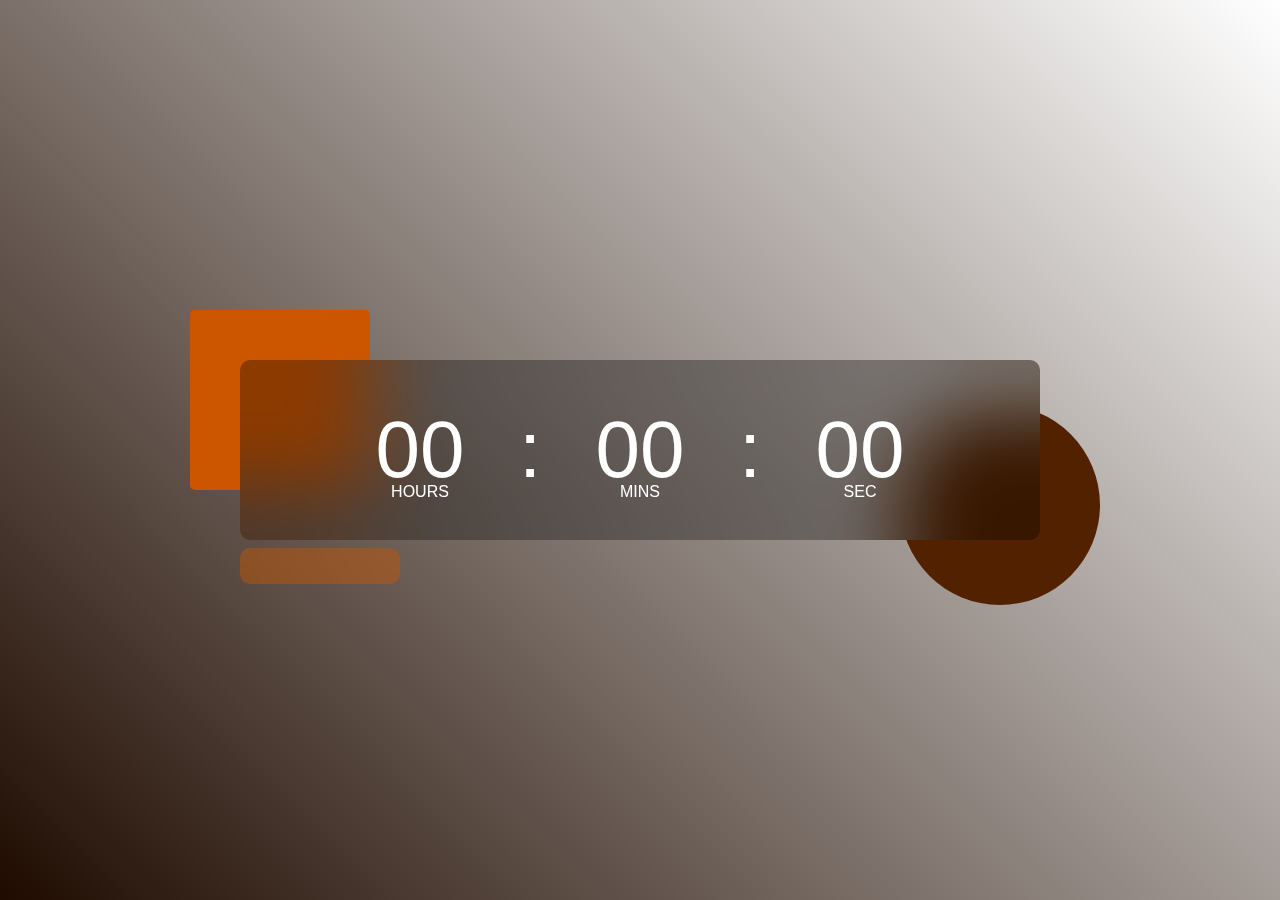
==== digital-clock/index.html @ fd492424 "Initial Work" ====
<!DOCTYPE html>
<html lang="en">
<head>
    <meta charset="UTF-8">
    <meta name="viewport" content="width=device-width, initial-scale=1.0">
    <title>Digital Clock</title>
    <link rel="stylesheet" href="style.css">
    <link rel="shortcut icon" href="./New Bitmap Image.bmp" type="image/x-icon">
</head>
<body>
    <div class="hero">
        <div class="container">
            <div class="clock">
                <span id="hrs">00</span>
                <span>:</span>
                <span id="min">00</span>
                <span>:</span>
                <span id="sec">00</span>
            </div>
            <div class="date">
                <span id="date"></span>
                <span class="space"></span>
                <span id="month"></span>
                <span class="space"></span>
                <span id="year"></span>
            </div>
            <div class="day">
                <span id="day"></span>
            </div>
        </div>
    </div>

    <script>
        let hrs = document.getElementById("hrs");
        let min = document.getElementById("min");
        let sec = document.getElementById("sec");
        let date = document.getElementById("date");
        let month = document.getElementById("month")
        let year = document.getElementById("year");
        let day = document.getElementById("day");

        let daysOfWeek = ['Sunday', 'Monday', 'Tuesday', 'Wednesday', 'Thursday', 'Friday', 'Saturday'];
        let monthsOfYear = ['January', 'February', 'March', 'April', 'May', 'June', 'July', 'August', 'September', 'October', 'November', 'December'];
        
        setInterval(() => {
            let currentTime = new Date();
            
            hrs.innerHTML = (currentTime.getHours()<10?"0":"") + currentTime.getHours();
            min.innerHTML = (currentTime.getMinutes()<10?"0":"") + currentTime.getMinutes();
            sec.innerHTML = (currentTime.getSeconds()<10?"0":"") + currentTime.getSeconds();
            date.innerHTML = currentTime.getDate();
            month.innerHTML = monthsOfYear[currentTime.getMonth()];
            year.innerHTML = currentTime.getFullYear();
            day.innerHTML = daysOfWeek[currentTime.getDay()];

        }, 1000);
    
    </script>

</body>
</html>
---- digital-clock/style.css ----
* {
    margin: 0;
    padding: 0;
    font-family: 'Poppins',  sans-serif;
    box-sizing: border-box;
}
.hero {
    width: 100%;
    min-height: 100vh;
    background: linear-gradient(45deg, #1f0b00, #ffffff);
    color: #fff;
    position: relative;
}
.container {
    width: 800px;
    height: 180px;
    position: absolute;
    top: 50%;
    left: 50%;
    transform: translate(-50%, -50%);
}
.container::before {
    content: '';
    width: 180px;
    height: 180px;
    background: #cc5500;
    border-radius: 5px;
    position: absolute;
    left: -50px;
    top: -50px;
    z-index: -1;
}
.container::after {
    content: '';
    width: 200px;
    height: 200px;
    background: #522200;
    border-radius: 50%;
    position: absolute;
    right: -60px;
    bottom: -65px;
    z-index: -1;
}
.clock {
    width: 100%;
    height: 100%;
    background: #00000050;
    border-radius: 10px;
    display: flex;
    align-items: center;
    justify-content: center;
    backdrop-filter: blur(40px);
}
.clock span {
    font-size: 80px;
    width: 110px;
    display: inline-block;
    text-align: center;
    position: relative;
}
.clock span::after {
    font-size: 16px;
    position: absolute;
    bottom: -5px;
    left: 50%;
    transform: translateX(-50%);
}
#hrs::after {
    content: 'HOURS';
}
#min::after {
    content: 'MINS';
}
#sec::after {
    content: 'SEC';
}
.date {
    margin-top: 8px;
    width: 30%;
    height: 30%;
    background: #5222004f;
    border-radius: 10px;
    display: flex;
    align-items: center;
    justify-content: center;
    backdrop-filter: blur(10px);
    display: none;
}
.date span {
    font-size: 24px;
    display: inline-block;
    text-align: center;
    position: relative;
}
.space {
    width: 15px;
}
.day {
    margin-top: 8px;
    width: 20%;
    height: 20%;
    background: #cc550071;
    border-radius: 10px;
    display: flex;
    align-items: center;
    justify-content: center;
    backdrop-filter: blur(10px);
}
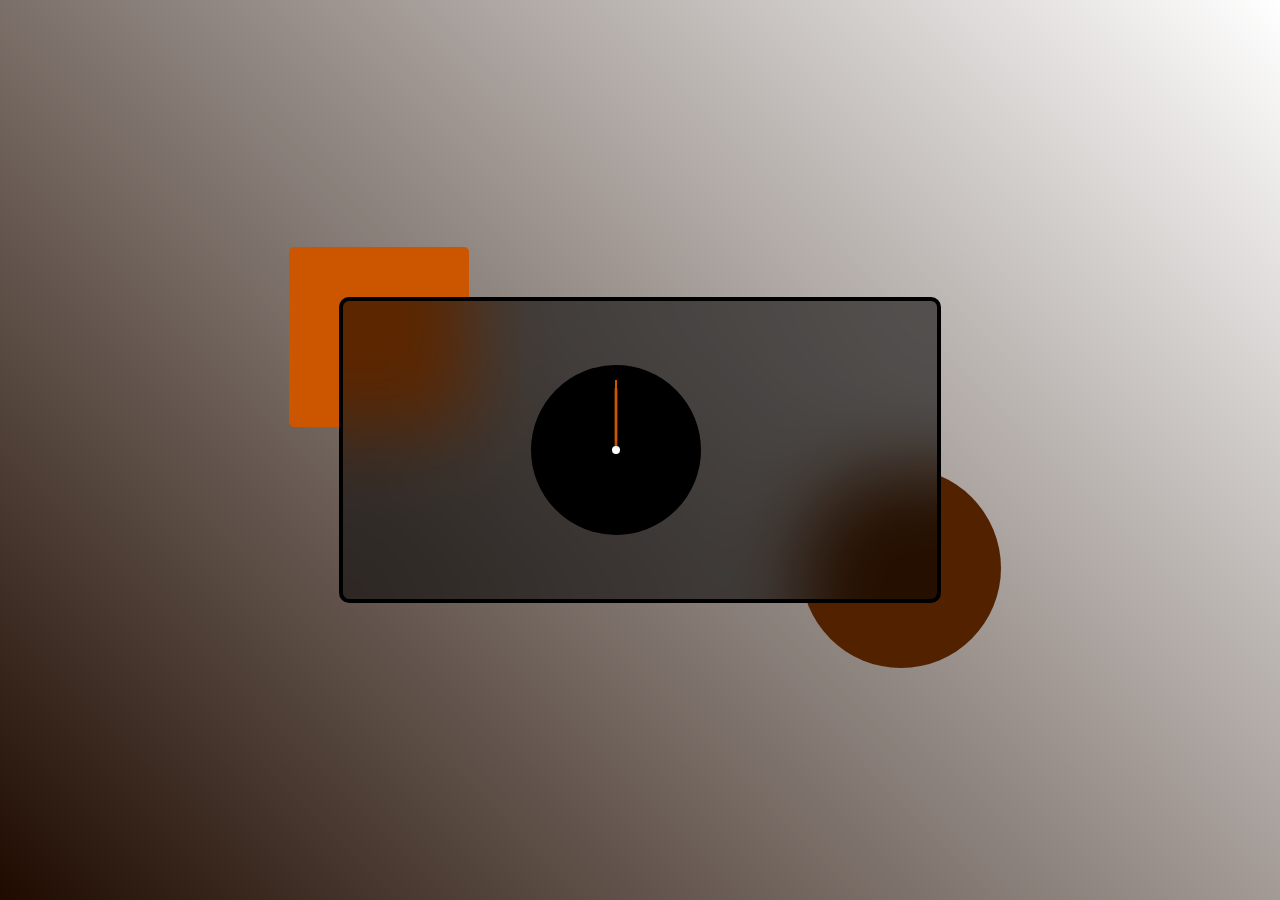
==== commit 8ab0d4ed: "Update Project Responsiveness" ====
--- a/digital-clock/index.html
+++ b/digital-clock/index.html
@@ -5,53 +5,105 @@
     <meta name="viewport" content="width=device-width, initial-scale=1.0">
     <title>Digital Clock</title>
     <link rel="stylesheet" href="style.css">
-    <link rel="shortcut icon" href="./New Bitmap Image.bmp" type="image/x-icon">
 </head>
 <body>
     <div class="hero">
         <div class="container">
             <div class="clock">
-                <span id="hrs">00</span>
-                <span>:</span>
-                <span id="min">00</span>
-                <span>:</span>
-                <span id="sec">00</span>
-            </div>
-            <div class="date">
-                <span id="date"></span>
-                <span class="space"></span>
-                <span id="month"></span>
-                <span class="space"></span>
-                <span id="year"></span>
-            </div>
-            <div class="day">
-                <span id="day"></span>
+                <div class="analogue__clock">
+                    <div class="clock__face"></div>
+                    <div class="analogue__hour-arm" id="clock-hour"></div>
+                    <div class="analogue__minutes-arm" id="clock-minutes"></div>
+                    <div class="analogue__seconds-arm" id="clock-seconds"></div>
+                </div>
+    
+                <div>
+                    <div class="digital__clock">
+                        <span class="digital__clock-hour" id="digital-hour"></span>
+                        <span class="digital__clock-minutes" id="digital-minutes"></span>
+                        <span class="digital__clock-seconds" id="digital-seconds"></span>
+                        <span class="digital__clock-ampm" id="digital-ampm"></span>
+                    </div>
+    
+                    <div class="clock__date">
+                        <div>
+                            <span class="clock__day" id="date-day"></span>
+                            <span class="clock__month" id="date-month"></span>
+                            <span class="clock__year" id="date-year"></span>
+                        </div>
+    
+                        <span class="clock__day-week" id="date-day-week"></span>
+                    </div>
+                </div>
             </div>
         </div>
     </div>
 
     <script>
-        let hrs = document.getElementById("hrs");
-        let min = document.getElementById("min");
-        let sec = document.getElementById("sec");
-        let date = document.getElementById("date");
-        let month = document.getElementById("month")
-        let year = document.getElementById("year");
-        let day = document.getElementById("day");
-
-        let daysOfWeek = ['Sunday', 'Monday', 'Tuesday', 'Wednesday', 'Thursday', 'Friday', 'Saturday'];
-        let monthsOfYear = ['January', 'February', 'March', 'April', 'May', 'June', 'July', 'August', 'September', 'October', 'November', 'December'];
-        
         setInterval(() => {
             let currentTime = new Date();
+            let analogue__hour = document.getElementById("clock-hour");
+            let analogue__minutes = document.getElementById("clock-minutes");
+            let analogue__seconds = document.getElementById("clock-seconds");
+
+            let h = currentTime.getHours() / 12 * 360;
+            let m = currentTime.getMinutes() / 60 * 360;
+            let s = currentTime.getSeconds() / 60 *360;
+
+            let hh = currentTime.getHours();
+            let mm = currentTime.getMinutes();
+            let ss = currentTime.getSeconds();
+
+            let hrs = document.getElementById("digital-hour");
+            let min = document.getElementById("digital-minutes");
+            let sec = document.getElementById("digital-seconds");
+            let date = document.getElementById("date-day");
+            let month = document.getElementById("date-month")
+            let year = document.getElementById("date-year");
+            let day = document.getElementById("date-day-week");
+
+            let daysOfWeek = ['Sunday', 'Monday', 'Tuesday', 'Wednesday', 'Thursday', 'Friday', 'Saturday'];
+            let monthsOfYear = ['January', 'February', 'March', 'April', 'May', 'June', 'July', 'August', 'September', 'October', 'November', 'December'];
+
+            let digital__AmPm = document.getElementById('digital-ampm');
+
+            analogue__hour.style.transform = `rotateZ(${h + m / 12}deg)`
+            analogue__hour.style.transition = '2s'
+            analogue__minutes.style.transform = `rotateZ(${m}deg)`
+            analogue__minutes.style.transition = '1s'
+            analogue__seconds.style.transform = `rotateZ(${s}deg)`
             
             hrs.innerHTML = (currentTime.getHours()<10?"0":"") + currentTime.getHours();
+
             min.innerHTML = (currentTime.getMinutes()<10?"0":"") + currentTime.getMinutes();
+
             sec.innerHTML = (currentTime.getSeconds()<10?"0":"") + currentTime.getSeconds();
+
             date.innerHTML = currentTime.getDate();
             month.innerHTML = monthsOfYear[currentTime.getMonth()];
             year.innerHTML = currentTime.getFullYear();
+
             day.innerHTML = daysOfWeek[currentTime.getDay()];
+
+            if(hh >= 12){
+                hh = hh - 12
+                ampm = 'PM'
+            } else{
+                ampm = 'AM'
+            }
+
+            digital__AmPm.innerHTML = ampm
+            
+            if(hh == 0){hh = 12}
+
+            if(hh < 10){hh = `0${hh}`}
+            hrs.innerHTML = `${hh}:`
+
+            if(mm < 10){mm = `0${mm}`}
+            min.innerHTML = `${mm}:`
+
+            if(ss < 10){ss = `0${ss}`}
+            sec.innerHTML = ss
 
         }, 1000);
     
--- a/digital-clock/style.css
+++ b/digital-clock/style.css
@@ -1,19 +1,25 @@
+@import url("https://fonts.googleapis.com/css2?family=Syne:wght@400;500;600&display=swap");
+
 * {
     margin: 0;
     padding: 0;
-    font-family: 'Poppins',  sans-serif;
     box-sizing: border-box;
 }
-.hero {
-    width: 100%;
-    min-height: 100vh;
+
+body {
+    font-family: 'Syne',  sans-serif;
     background: linear-gradient(45deg, #1f0b00, #ffffff);
     color: #fff;
-    position: relative;
-}
+}
+
+.hero {
+    height: 100vh;
+    display: grid;
+    place-items: center;
+    margin-inline: 1.5rem;
+}
+
 .container {
-    width: 800px;
-    height: 180px;
     position: absolute;
     top: 50%;
     left: 50%;
@@ -41,68 +47,155 @@
     bottom: -65px;
     z-index: -1;
 }
+
 .clock {
     width: 100%;
-    height: 100%;
-    background: #00000050;
-    border-radius: 10px;
+    height: 180px;
+    background-color: rgba(0, 0, 0, 0.55);
     display: flex;
     align-items: center;
     justify-content: center;
+    column-gap: 1rem;
+    border: 3px solid black;
+    border-radius: 10px;
     backdrop-filter: blur(40px);
 }
-.clock span {
-    font-size: 80px;
-    width: 110px;
-    display: inline-block;
-    text-align: center;
+
+.analogue__clock {
     position: relative;
-}
-.clock span::after {
-    font-size: 16px;
-    position: absolute;
-    bottom: -5px;
-    left: 50%;
-    transform: translateX(-50%);
-}
-#hrs::after {
-    content: 'HOURS';
-}
-#min::after {
-    content: 'MINS';
-}
-#sec::after {
-    content: 'SEC';
-}
-.date {
-    margin-top: 8px;
-    width: 30%;
-    height: 30%;
-    background: #5222004f;
-    border-radius: 10px;
+    width: 100px;
+    height: 100px;
+    border: 3px solid black;
+    background-color: #000000;
+    border-radius: 50%;
+    box-shadow: inset 2px 2px 8px #00000066;
     display: flex;
+    justify-content: center;
     align-items: center;
-    justify-content: center;
-    backdrop-filter: blur(10px);
-    display: none;
-}
-.date span {
-    font-size: 24px;
-    display: inline-block;
-    text-align: center;
-    position: relative;
-}
-.space {
-    width: 15px;
-}
-.day {
-    margin-top: 8px;
-    width: 20%;
-    height: 20%;
-    background: #cc550071;
-    border-radius: 10px;
-    display: flex;
-    align-items: center;
-    justify-content: center;
-    backdrop-filter: blur(10px);
+}
+
+.clock__face {
+    width: 6px;
+    height: 6px;
+    background-color: white;
+    border-radius: 50%;
+    box-shadow: 0 0 6px hsla(0, 0%, 0%, .25);
+    z-index: 2;
+}
+
+.analogue__hour-arm, 
+.analogue__minutes-arm,
+.analogue__seconds-arm {
+    width: 3px;
+    box-shadow: 0 0 6px hsla(0, 0%, 0%, .25);
+    position: absolute;
+    bottom: 50%;
+    transform-origin: bottom;
+}
+
+.analogue__hour-arm {
+    height: 25px;
+    background-color: white;
+}
+
+.analogue__minutes-arm {
+    height: 38px;
+    background-color: #522200;
+}
+
+.analogue__seconds-arm {
+    width: 2px;
+    height: 43px;
+    background-color: #cc5500;
+}
+
+.clock__date {
+    display: grid;
+    row-gap: .25rem;
+}
+
+.clock__day-week, 
+.digital__clock-ampm {
+    font-size: .813rem;
+    font-weight: 500;
+}
+
+.clock__month, 
+.clock__day, 
+.clock__year, 
+.digital__clock-hour, 
+.digital__clock-minutes,
+.digital__clock-seconds {
+    font-size: 1.25rem;
+    font-weight: 600;
+}
+
+.digital__clock {
+    border-bottom: 1px solid white;
+    padding-bottom: .5rem;
+    margin-bottom: 1rem;
+}
+
+@media screen and (max-width: 431px) {
+    .clock {
+        width: 176px;
+        height: 328px;
+        flex-direction: column;
+        row-gap: 1.5rem;
+        text-align: center;
+    }
+}
+
+@media screen and (min-width: 450px) {
+    .clock {
+        width: 380px;
+        height: 190px;
+        column-gap: 2rem;
+    }
+}
+
+
+@media screen and (min-width: 1024px) {
+    .clock {
+        width: 602px;
+        height: 306px;
+        border: 4px solid black;
+        column-gap: 3rem;
+    }
+    .analogue__clock {
+        width: 170px;
+        height: 170px;
+        border: 4px solid black;
+    }
+    .clock__face {
+        width: 8px;
+        height: 8px;
+    }
+    .analogue__hour-arm {
+        width: 4px;
+        height: 40px;
+    }
+    .analogue__minutes-arm {
+        width: 4px;
+        height: 62px;
+    }
+    .analogue__seconds-arm {
+        width: 2px;
+        height: 70px;
+    }
+    .clock__date {
+        margin-bottom: 1.5rem;
+    }
+    .clock__day-week, 
+    .digital__clock-ampm {
+        font-size: 1.5rem;
+    }
+    .clock__month, 
+    .clock__day, 
+    .clock__year, 
+    .digital__clock-hour, 
+    .digital__clock-minutes,
+    .digital__clock-seconds {
+        font-size: 2.25rem;
+    }
 }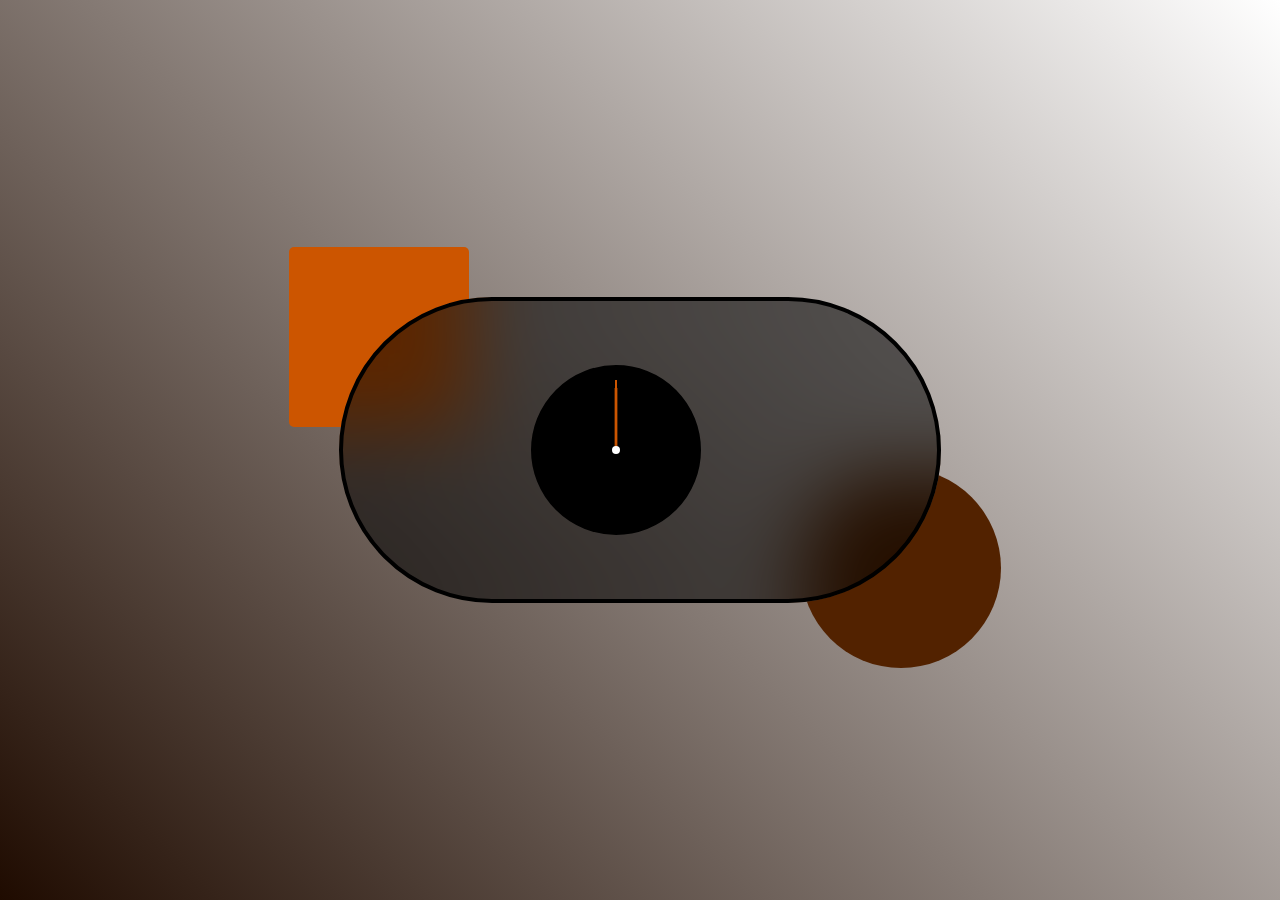
==== commit ecad951b: "Update to Projects" ====
--- a/digital-clock/index.html
+++ b/digital-clock/index.html
@@ -5,6 +5,7 @@
     <meta name="viewport" content="width=device-width, initial-scale=1.0">
     <title>Digital Clock</title>
     <link rel="stylesheet" href="style.css">
+    <link rel="shortcut icon" href="./New Bitmap Image.bmp" type="image/x-icon">
 </head>
 <body>
     <div class="hero">
@@ -42,18 +43,9 @@
     <script>
         setInterval(() => {
             let currentTime = new Date();
-            let analogue__hour = document.getElementById("clock-hour");
-            let analogue__minutes = document.getElementById("clock-minutes");
-            let analogue__seconds = document.getElementById("clock-seconds");
-
-            let h = currentTime.getHours() / 12 * 360;
-            let m = currentTime.getMinutes() / 60 * 360;
-            let s = currentTime.getSeconds() / 60 *360;
-
-            let hh = currentTime.getHours();
-            let mm = currentTime.getMinutes();
-            let ss = currentTime.getSeconds();
-
+            let alog__hr = document.getElementById("clock-hour");
+            let alog__min = document.getElementById("clock-minutes");
+            let alog__sec = document.getElementById("clock-seconds");
             let hrs = document.getElementById("digital-hour");
             let min = document.getElementById("digital-minutes");
             let sec = document.getElementById("digital-seconds");
@@ -61,50 +53,39 @@
             let month = document.getElementById("date-month")
             let year = document.getElementById("date-year");
             let day = document.getElementById("date-day-week");
+            let digital__AmPm = document.getElementById('digital-ampm');
+
+            let hh = currentTime.getHours();
+            let mm = currentTime.getMinutes();
+            let ss = currentTime.getSeconds();
+
+            let h = hh / 12 * 360;
+            let m = mm / 60 * 360;
+            let s = ss / 60 *360;
+
 
             let daysOfWeek = ['Sunday', 'Monday', 'Tuesday', 'Wednesday', 'Thursday', 'Friday', 'Saturday'];
             let monthsOfYear = ['January', 'February', 'March', 'April', 'May', 'June', 'July', 'August', 'September', 'October', 'November', 'December'];
 
-            let digital__AmPm = document.getElementById('digital-ampm');
 
-            analogue__hour.style.transform = `rotateZ(${h + m / 12}deg)`
-            analogue__hour.style.transition = '2s'
-            analogue__minutes.style.transform = `rotateZ(${m}deg)`
-            analogue__minutes.style.transition = '1s'
-            analogue__seconds.style.transform = `rotateZ(${s}deg)`
+            alog__hr.style.transform = `rotateZ(${h + m / 12}deg)`
+            alog__hr.style.transition = '2s'
+            alog__min.style.transform = `rotateZ(${m}deg)`
+            alog__min.style.transition = '1s'
+            alog__sec.style.transform = `rotateZ(${s}deg)`
             
-            hrs.innerHTML = (currentTime.getHours()<10?"0":"") + currentTime.getHours();
+            hrs.innerHTML = (hh > 12 ? hh = hh - 12 : hh = hh);
+            hrs.innerHTML = (hh < 10 ? "0" : "") +  hh + ":";
+            min.innerHTML = (mm < 10 ? "0" : "") + mm  + ":";
+            sec.innerHTML = (ss < 10 ? "0" : "") + ss;
 
-            min.innerHTML = (currentTime.getMinutes()<10?"0":"") + currentTime.getMinutes();
-
-            sec.innerHTML = (currentTime.getSeconds()<10?"0":"") + currentTime.getSeconds();
+            digital__AmPm.innerHTML = ( hh > 12 ? 'PM' : 'AM')
 
             date.innerHTML = currentTime.getDate();
             month.innerHTML = monthsOfYear[currentTime.getMonth()];
             year.innerHTML = currentTime.getFullYear();
 
             day.innerHTML = daysOfWeek[currentTime.getDay()];
-
-            if(hh >= 12){
-                hh = hh - 12
-                ampm = 'PM'
-            } else{
-                ampm = 'AM'
-            }
-
-            digital__AmPm.innerHTML = ampm
-            
-            if(hh == 0){hh = 12}
-
-            if(hh < 10){hh = `0${hh}`}
-            hrs.innerHTML = `${hh}:`
-
-            if(mm < 10){mm = `0${mm}`}
-            min.innerHTML = `${mm}:`
-
-            if(ss < 10){ss = `0${ss}`}
-            sec.innerHTML = ss
-
         }, 1000);
     
     </script>
--- a/digital-clock/style.css
+++ b/digital-clock/style.css
@@ -57,7 +57,7 @@
     justify-content: center;
     column-gap: 1rem;
     border: 3px solid black;
-    border-radius: 10px;
+    border-radius: 10rem;
     backdrop-filter: blur(40px);
 }
 
@@ -136,21 +136,21 @@
     margin-bottom: 1rem;
 }
 
-@media screen and (max-width: 431px) {
+@media screen and (max-width: 499px) {
     .clock {
         width: 176px;
         height: 328px;
         flex-direction: column;
-        row-gap: 1.5rem;
+        row-gap: 3rem;
         text-align: center;
     }
 }
 
-@media screen and (min-width: 450px) {
+@media screen and (min-width: 500px) {
     .clock {
         width: 380px;
         height: 190px;
-        column-gap: 2rem;
+        column-gap: 3rem;
     }
 }
 
